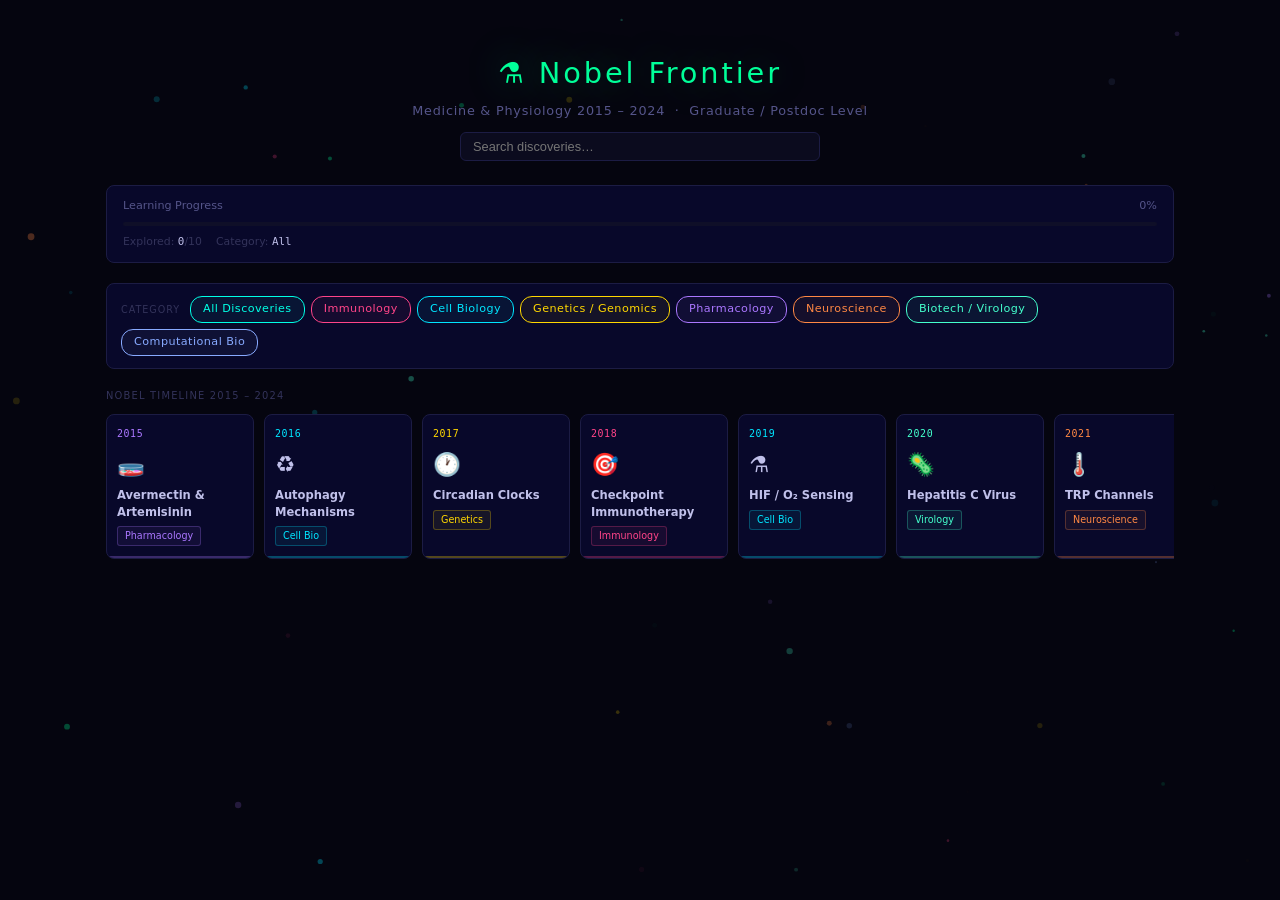
==== index.html @ cc67cc58 "feat: hub — Nobel timeline, Warhammer chip modals (5s), particle bg, localStorage progress Co-Author" ====
<!DOCTYPE html>
<html lang="en">
<head>
<meta charset="UTF-8">
<meta name="viewport" content="width=device-width, initial-scale=1.0">
<title>kbiology — Nobel Frontier 2015–2024</title>
<link rel="stylesheet" href="shared/theme.css">
<style>
html,body{height:100%;overflow-x:hidden}
#particle-canvas{position:fixed;inset:0;pointer-events:none;z-index:0}
.hub-wrap{position:relative;z-index:1;max-width:1100px;margin:0 auto;padding:20px 16px 40px}
.hub-hdr{text-align:center;padding:32px 0 24px}
.hub-title{font-size:1.8rem;color:var(--green);text-shadow:0 0 40px rgba(0,255,153,.4);letter-spacing:.1em;margin-bottom:6px}
.hub-sub{font-size:.8rem;color:var(--dim);letter-spacing:.06em}
.hub-search{margin:12px auto 0;max-width:360px;display:flex;gap:8px}
.hub-search input{flex:1;background:var(--bg3);border:1px solid var(--border);color:var(--text);padding:6px 12px;border-radius:6px;font-size:.8rem;outline:none}
.hub-search input:focus{border-color:var(--green)}
.filter-row{display:flex;gap:6px;flex-wrap:wrap;margin-bottom:20px;padding:12px 14px;background:var(--bg2);border:1px solid var(--border);border-radius:8px;align-items:center}
.filter-lbl{font-size:.6rem;color:var(--muted);text-transform:uppercase;letter-spacing:.1em;margin-right:4px}
.filter-chip{padding:4px 12px;border-radius:12px;font-size:.7rem;cursor:pointer;border:1px solid;letter-spacing:.04em;transition:.15s;user-select:none;position:relative}
.filter-chip:hover{filter:brightness(1.3)}
.filter-chip.active{filter:brightness(1.5)}
.timeline-section{margin-bottom:24px}
.timeline-label{font-size:.62rem;text-transform:uppercase;letter-spacing:.12em;color:var(--muted);margin-bottom:10px}
.timeline-rail{display:flex;gap:10px;overflow-x:auto;padding-bottom:8px;scrollbar-width:thin}
.timeline-rail::-webkit-scrollbar{height:3px}
.timeline-rail::-webkit-scrollbar-thumb{background:#2a2a55;border-radius:2px}
.mod-card{flex-shrink:0;width:148px;background:var(--bg2);border:1px solid var(--border);border-radius:8px;padding:12px 10px;cursor:pointer;transition:.2s;position:relative;overflow:hidden}
.mod-card:hover{transform:translateY(-2px);border-color:var(--cc,var(--green));box-shadow:0 6px 24px rgba(0,0,0,.5),0 0 16px rgba(0,0,0,.3)}
.mod-card.filtered-out{opacity:.25;pointer-events:none}
.mod-card.visited::after{content:'✓';position:absolute;top:6px;right:8px;font-size:.7rem;color:var(--good);opacity:.9}
.card-year{font-size:.62rem;font-family:monospace;color:var(--cc,var(--green));letter-spacing:.06em;margin-bottom:6px;display:flex;align-items:center;gap:5px}
.card-icon{font-size:1.4rem;margin-bottom:6px}
.card-title{font-size:.72rem;color:var(--text);line-height:1.4;font-weight:600;margin-bottom:5px}
.card-tag{font-size:.6rem;padding:2px 7px;border-radius:3px;border:1px solid;display:inline-block}
.card-glow{position:absolute;bottom:0;left:0;right:0;height:2px;background:var(--cc,var(--green));opacity:.3;transition:.2s}
.mod-card:hover .card-glow{opacity:.8;box-shadow:0 0 10px var(--cc,var(--green))}
.progress-bar-wrap{background:var(--bg2);border:1px solid var(--border);border-radius:8px;padding:12px 16px;margin-bottom:20px}
.progress-label{display:flex;justify-content:space-between;font-size:.7rem;color:var(--dim);margin-bottom:7px}
.progress-track{height:4px;background:var(--bg4);border-radius:2px;overflow:hidden}
.progress-fill{height:100%;background:linear-gradient(90deg,var(--green),var(--cyan));border-radius:2px;transition:width .4s ease}
.info-bar{display:flex;gap:14px;margin-top:8px}
.info-stat{font-size:.68rem;color:var(--muted)}
.info-stat span{color:var(--text);font-family:monospace}

/* Chip modal */
#chip-modal{
  display:none;position:fixed;z-index:99999;
  min-width:240px;max-width:320px;
  background:var(--bg3);border:1px solid var(--border);border-radius:10px;
  padding:16px 14px 12px;
  box-shadow:0 10px 50px rgba(0,0,0,.85);
  font-size:12px;line-height:1.55;color:var(--text);
  pointer-events:none;overflow:hidden;transition:border-color .3s
}
#chip-modal.vis{display:block}
#chip-modal .cm-bar{
  position:absolute;top:0;left:0;height:3px;width:0%;
  background:linear-gradient(90deg,var(--cc,#00e5ff) 0%,#fff 50%,var(--cc,#00e5ff) 100%);
  box-shadow:0 0 10px var(--cc,#00e5ff),0 0 22px rgba(255,255,255,.4);
  opacity:0;border-radius:10px 10px 0 0;pointer-events:none
}
#chip-modal.counting .cm-bar{opacity:1;animation:cmcharge 5s linear forwards}
#chip-modal.pinned .cm-bar{opacity:1;width:100%;animation:none;background:var(--cc,#00e5ff);box-shadow:0 0 18px var(--cc,#00e5ff),0 0 40px rgba(255,255,255,.5)}
#chip-modal.pinned{pointer-events:auto;border-color:var(--cc,#00e5ff)}
@keyframes cmcharge{from{width:0%}to{width:100%}}
.cm-title{font-size:13px;font-weight:700;color:var(--bright);margin-bottom:4px;display:flex;align-items:center;gap:7px}
.cm-badge{font-size:.6rem;font-weight:700;letter-spacing:.06em;text-transform:uppercase;padding:2px 7px;border-radius:4px;border:1px solid;flex-shrink:0}
.cm-desc{color:#8888b0;margin-bottom:8px;font-size:11px}
.cm-topics{display:flex;flex-direction:column;gap:3px;margin-bottom:7px}
.cm-topic-row{display:flex;align-items:center;gap:7px;background:var(--bg4);border-radius:4px;padding:3px 7px;font-size:11px}
.cm-topic-year{color:#44447a;font-family:monospace;font-size:.68rem;flex-shrink:0;width:30px}
.cm-hint{font-size:.62rem;color:#22224a;margin-top:5px;text-align:center}
#chip-modal.counting .cm-hint{opacity:0}
#chip-modal.pinned .cm-hint{display:none}
.cm-ext-link{display:none;font-size:.68rem;color:var(--cc,#00e5ff);text-decoration:none;margin-top:5px}
#chip-modal.pinned .cm-ext-link{display:block}
</style>
</head>
<body>
<canvas id="particle-canvas"></canvas>
<div class="hub-wrap">

  <div class="hub-hdr">
    <div class="hub-title">⚗ Nobel Frontier</div>
    <div class="hub-sub">Medicine &amp; Physiology 2015 – 2024 &nbsp;·&nbsp; Graduate / Postdoc Level</div>
    <div class="hub-search">
      <input type="text" id="search-input" placeholder="Search discoveries…" autocomplete="off">
    </div>
  </div>

  <div class="progress-bar-wrap">
    <div class="progress-label">
      <span>Learning Progress</span>
      <span id="prog-pct">0%</span>
    </div>
    <div class="progress-track"><div class="progress-fill" id="prog-fill" style="width:0%"></div></div>
    <div class="info-bar">
      <div class="info-stat">Explored: <span id="stat-visited">0</span>/10</div>
      <div class="info-stat">Category: <span id="stat-cat">All</span></div>
    </div>
  </div>

  <div class="filter-row" id="filter-row">
    <span class="filter-lbl">Category</span>
  </div>

  <div class="timeline-section">
    <div class="timeline-label">Nobel Timeline 2015 – 2024</div>
    <div class="timeline-rail" id="timeline-rail"></div>
  </div>

</div>

<div id="chip-modal">
  <div class="cm-bar"></div>
  <div class="cm-title"><span id="cm-name"></span><span class="cm-badge" id="cm-badge"></span></div>
  <div class="cm-desc" id="cm-desc"></div>
  <div class="cm-topics" id="cm-topics"></div>
  <div class="cm-hint">Hold 5s to pin</div>
  <a class="cm-ext-link" id="cm-link" href="#" target="_blank" rel="noopener">Explore on NIH ↗</a>
</div>

<script>
// ── Data ─────────────────────────────────────────────────────────────────────
const MODULES = [
  {year:2015,title:'Avermectin & Artemisinin', icon:'🧫',category:'pharmacology',tag:'Pharmacology',file:'modules/2015_antiparasitic.html'},
  {year:2016,title:'Autophagy Mechanisms',     icon:'♻️',category:'cell',         tag:'Cell Bio',    file:'modules/2016_autophagy.html'},
  {year:2017,title:'Circadian Clocks',          icon:'🕐',category:'genetics',     tag:'Genetics',    file:'modules/2017_circadian.html'},
  {year:2018,title:'Checkpoint Immunotherapy',  icon:'🎯',category:'immunology',   tag:'Immunology',  file:'modules/2018_immunotherapy.html'},
  {year:2019,title:'HIF / O\u2082 Sensing',     icon:'⚗️',category:'cell',         tag:'Cell Bio',    file:'modules/2019_hif_oxygen.html'},
  {year:2020,title:'Hepatitis C Virus',          icon:'🦠',category:'biotech',      tag:'Virology',    file:'modules/2020_hepatitis_c.html'},
  {year:2021,title:'TRP Channels',               icon:'🌡️',category:'neuroscience', tag:'Neuroscience',file:'modules/2021_trp_channels.html'},
  {year:2022,title:'Paleogenomics',              icon:'🦴',category:'genetics',     tag:'Genomics',    file:'modules/2022_paleogenomics.html'},
  {year:2023,title:'mRNA Vaccines',              icon:'💉',category:'biotech',      tag:'Biotech',     file:'modules/2023_mrna.html'},
  {year:2024,title:'microRNA',                   icon:'🔬',category:'genetics',     tag:'Genomics',    file:'modules/2024_microrna.html'},
];

const CATEGORIES = {
  all:{name:'All Discoveries',color:'#00ff99',badge:'10 topics',
    desc:'The complete Nobel Medicine & Physiology prizes 2015–2024. Cell biology, genomics, immunology, pharmacology, neuroscience and biotechnology.',
    topics:MODULES.map(m=>({year:String(m.year),name:m.title})),
    link:'https://www.nobelprize.org/prizes/medicine/'},
  immunology:{name:'Immunology',color:'#ff4488',badge:'1 prize',
    desc:'Checkpoint proteins PD-1 and CTLA-4 act as molecular brakes that tumors exploit to evade immune destruction — blocking them unleashes T cells against cancer.',
    topics:[{year:'2018',name:'PD-1 / CTLA-4 Checkpoint Blockade'}],
    link:'https://www.niaid.nih.gov/research/immune-system'},
  cell:{name:'Cell Biology',color:'#00e5ff',badge:'2 prizes',
    desc:'Fundamental cellular homeostasis — lysosomal autophagy machinery (Ohsumi) and HIF transcription factor oxygen sensing (Kaelin, Ratcliffe, Semenza).',
    topics:[{year:'2016',name:'Autophagy — lysosomal self-digestion'},{year:'2019',name:'HIF pathway — hypoxia signaling'}],
    link:'https://www.nigms.nih.gov/education/fact-sheets/Pages/cell-biology.aspx'},
  genetics:{name:'Genetics / Genomics',color:'#ffd700',badge:'3 prizes',
    desc:'Molecular clocks from transcription factor feedback loops, ancient DNA from 40,000-year-old bones, and microRNA post-transcriptional silencing networks.',
    topics:[{year:'2017',name:'CLOCK/BMAL1 circadian oscillator'},{year:'2022',name:'Neanderthal paleogenomics'},{year:'2024',name:'lin-4 / let-7 microRNA silencing'}],
    link:'https://www.genome.gov/'},
  pharmacology:{name:'Pharmacology',color:'#aa77ff',badge:'1 prize',
    desc:'Rational drug discovery from natural products: avermectin from soil bacteria and artemisinin from herbal medicine — ethnopharmacology meets modern drug development.',
    topics:[{year:'2015',name:'Avermectin & Artemisinin'}],
    link:'https://www.ncats.nih.gov/'},
  neuroscience:{name:'Neuroscience',color:'#ff8844',badge:'1 prize',
    desc:'TRPV1 and PIEZO channels — molecular transducers of heat, cold, and mechanical force at nerve terminals. Opens new analgesic drug targets.',
    topics:[{year:'2021',name:'TRPV1 / PIEZO thermosensation & mechanosensation'}],
    link:'https://www.ninds.nih.gov/'},
  biotech:{name:'Biotech / Virology',color:'#44ffcc',badge:'2 prizes',
    desc:'HCV characterization enabling curative direct-acting antivirals, and nucleoside-modified mRNA with lipid nanoparticle delivery for rapid vaccine platforms.',
    topics:[{year:'2020',name:'HCV — NS5A/NS5B targets, pan-genotypic DAAs'},{year:'2023',name:'mRNA — pseudouridine mod, LNP formulation'}],
    link:'https://www.niaid.nih.gov/'},
  compbio:{name:'Computational Bio',color:'#88aaff',badge:'2 prizes',
    desc:'Paleogenomics relies on ancient DNA assembly and admixture modeling. microRNA target prediction drove first-wave bioinformatics tools for ncRNA.',
    topics:[{year:'2022',name:'Paleogenomics — ADMIXTURE, ancient DNA pipelines'},{year:'2024',name:'microRNA — TargetScan, miRBase, ceRNA networks'}],
    link:'https://www.ncbi.nlm.nih.gov/'},
};

// ── localStorage progress ─────────────────────────────────────────────────
const STORE_KEY = 'kbiology-visited';
function loadVisited() {
  try { return new Set(JSON.parse(localStorage.getItem(STORE_KEY) || '[]')); }
  catch(e) { return new Set(); }
}
function saveVisited(s) {
  try { localStorage.setItem(STORE_KEY, JSON.stringify([...s])); } catch(e){}
}
let visited = loadVisited();

function updateProgress() {
  const pct = Math.round(visited.size / MODULES.length * 100);
  document.getElementById('prog-fill').style.width = pct + '%';
  document.getElementById('prog-pct').textContent = pct + '%';
  document.getElementById('stat-visited').textContent = visited.size;
  // update card visited state
  MODULES.forEach(m => {
    const card = document.getElementById('card-' + m.year);
    if (card) card.classList.toggle('visited', visited.has(m.year));
  });
}

// ── Build filter chips ───────────────────────────────────────────────────────
let activeCat = 'all';
const filterRow = document.getElementById('filter-row');
const CHIP_COLORS = {all:'#00ff99',immunology:'#ff4488',cell:'#00e5ff',genetics:'#ffd700',pharmacology:'#aa77ff',neuroscience:'#ff8844',biotech:'#44ffcc',compbio:'#88aaff'};

Object.entries(CATEGORIES).forEach(([catKey, cat]) => {
  const chip = document.createElement('span');
  chip.className = 'filter-chip' + (catKey === 'all' ? ' active' : '');
  chip.textContent = cat.name;
  chip.style.borderColor = cat.color;
  chip.style.color = cat.color;
  chip.style.background = cat.color + '0d';
  chip.dataset.cat = catKey;
  chip.addEventListener('click', () => {
    activeCat = catKey;
    document.querySelectorAll('.filter-chip').forEach(c => c.classList.toggle('active', c.dataset.cat === catKey));
    document.getElementById('stat-cat').textContent = cat.name;
    filterCards(catKey);
    pinned = false; clearTimeout(hoverTimer); chipModal.className = '';
  });
  // Hover events wired below
  filterRow.appendChild(chip);
});

function filterCards(cat) {
  MODULES.forEach(m => {
    const card = document.getElementById('card-' + m.year);
    if (card) card.classList.toggle('filtered-out', cat !== 'all' && m.category !== cat);
  });
}

// ── Build timeline cards ─────────────────────────────────────────────────────
const rail = document.getElementById('timeline-rail');
MODULES.forEach(m => {
  const cat = CATEGORIES[m.category] || CATEGORIES.all;
  const card = document.createElement('div');
  card.className = 'mod-card' + (visited.has(m.year) ? ' visited' : '');
  card.id = 'card-' + m.year;
  card.style.setProperty('--cc', cat.color);

  const yearEl = document.createElement('div');
  yearEl.className = 'card-year';
  yearEl.textContent = m.year;

  const iconEl = document.createElement('div');
  iconEl.className = 'card-icon';
  iconEl.textContent = m.icon;

  const titleEl = document.createElement('div');
  titleEl.className = 'card-title';
  titleEl.textContent = m.title;

  const tagEl = document.createElement('div');
  tagEl.className = 'card-tag';
  tagEl.textContent = m.tag;
  tagEl.style.color = cat.color;
  tagEl.style.borderColor = cat.color + '44';
  tagEl.style.background = cat.color + '10';

  const glowEl = document.createElement('div');
  glowEl.className = 'card-glow';

  card.appendChild(yearEl);
  card.appendChild(iconEl);
  card.appendChild(titleEl);
  card.appendChild(tagEl);
  card.appendChild(glowEl);

  card.addEventListener('click', () => {
    visited.add(m.year);
    saveVisited(visited);
    updateProgress();
    window.open(m.file, '_blank');
  });

  rail.appendChild(card);
});

// ── Search filter ────────────────────────────────────────────────────────────
document.getElementById('search-input').addEventListener('input', function() {
  const q = this.value.toLowerCase().trim();
  MODULES.forEach(m => {
    const card = document.getElementById('card-' + m.year);
    if (!card) return;
    const match = !q || m.title.toLowerCase().includes(q) || String(m.year).includes(q) || m.tag.toLowerCase().includes(q);
    card.classList.toggle('filtered-out', !match);
  });
});

// ── Chip modal (Warhammer 5s charge bar) ─────────────────────────────────────
const chipModal = document.getElementById('chip-modal');
let hoverTimer = null, pinned = false;

function buildChipTopics(topics) {
  const el = document.getElementById('cm-topics');
  while (el.firstChild) el.removeChild(el.firstChild);
  topics.forEach(t => {
    const row = document.createElement('div'); row.className = 'cm-topic-row';
    const yr = document.createElement('span'); yr.className = 'cm-topic-year'; yr.textContent = t.year;
    const nm = document.createElement('span'); nm.className = ''; nm.style.color = '#c0c0ea'; nm.textContent = t.name;
    row.appendChild(yr); row.appendChild(nm);
    el.appendChild(row);
  });
}

function showChipModal(catKey, x, y) {
  const d = CATEGORIES[catKey]; if (!d) return;
  chipModal.style.setProperty('--cc', d.color);
  document.getElementById('cm-name').textContent = d.name;
  const badge = document.getElementById('cm-badge');
  badge.textContent = d.badge;
  badge.style.color = d.color;
  badge.style.borderColor = d.color + '44';
  badge.style.background = d.color + '12';
  document.getElementById('cm-desc').textContent = d.desc;
  buildChipTopics(d.topics);
  document.getElementById('cm-link').href = d.link;
  posChipModal(x, y);
  chipModal.className = 'vis counting';
}

function posChipModal(x, y) {
  const mw=320, mh=280, vw=window.innerWidth, vh=window.innerHeight;
  let left = x + 14, top = y + 14;
  if (left + mw > vw - 10) left = x - mw - 14;
  if (top  + mh > vh - 10) top  = vh - mh - 10;
  chipModal.style.left = left + 'px';
  chipModal.style.top  = top  + 'px';
}

document.querySelectorAll('.filter-chip').forEach(chip => {
  chip.addEventListener('mouseenter', e => {
    if (pinned) return;
    clearTimeout(hoverTimer);
    const r = chip.getBoundingClientRect();
    showChipModal(chip.dataset.cat, r.right, r.bottom);
    hoverTimer = setTimeout(() => {
      chipModal.classList.remove('counting');
      chipModal.classList.add('pinned');
      pinned = true;
    }, 5000);
  });
  chip.addEventListener('mouseleave', () => {
    if (pinned) return;
    clearTimeout(hoverTimer);
    chipModal.className = '';
  });
  chip.addEventListener('mousemove', e => {
    if (!pinned && chipModal.classList.contains('vis')) posChipModal(e.clientX, e.clientY);
  });
});

document.addEventListener('click', e => {
  if (!e.target.closest('.filter-chip') && !e.target.closest('#chip-modal')) {
    pinned = false; clearTimeout(hoverTimer); chipModal.className = '';
  }
});

// ── Particle background ───────────────────────────────────────────────────────
(function() {
  const cv = document.getElementById('particle-canvas');
  const ctx = cv.getContext('2d');
  const COLORS = ['#00ff99','#00e5ff','#ffd700','#ff4488','#ff8844','#44ffcc','#88aaff','#aa77ff'];
  let W, H, particles = [];

  function resize() {
    W = cv.width  = window.innerWidth;
    H = cv.height = window.innerHeight;
  }

  function mkParticle() {
    return {
      x: Math.random() * W, y: Math.random() * H,
      vx: (Math.random() - 0.5) * 0.3, vy: (Math.random() - 0.5) * 0.3,
      r: 1 + Math.random() * 2.5,
      color: COLORS[Math.floor(Math.random() * COLORS.length)],
      a: Math.random() * Math.PI * 2, da: (Math.random() - 0.5) * 0.01
    };
  }

  resize();
  for (let i = 0; i < 55; i++) particles.push(mkParticle());
  window.addEventListener('resize', resize);

  function draw() {
    ctx.clearRect(0, 0, W, H);
    particles.forEach(p => {
      p.x += p.vx; p.y += p.vy; p.a += p.da;
      if (p.x < -10) p.x = W + 10;
      if (p.x > W + 10) p.x = -10;
      if (p.y < -10) p.y = H + 10;
      if (p.y > H + 10) p.y = -10;
      const opacity = 0.15 + 0.15 * Math.sin(p.a);
      ctx.beginPath();
      ctx.arc(p.x, p.y, p.r, 0, Math.PI * 2);
      ctx.fillStyle = p.color;
      ctx.globalAlpha = opacity;
      ctx.fill();
    });
    ctx.globalAlpha = 1;
    requestAnimationFrame(draw);
  }
  draw();
})();

updateProgress();
</script>
</body>
</html>
---- shared/theme.css ----
*, *::before, *::after { box-sizing: border-box; margin: 0; padding: 0; }

:root {
  --bg:#05050f; --bg2:#08082a; --bg3:#0b0b1e; --bg4:#0f0f28;
  --border:#1c1c44; --border2:#0f0f28;
  --text:#c0c0ea; --dim:#55558a; --muted:#33335a; --bright:#e8e8ff;
  --green:#00ff99; --cyan:#00e5ff; --gold:#ffd700; --pink:#ff4488;
  --orange:#ff8844; --teal:#44ffcc; --blue:#88aaff; --violet:#aa77ff;
  --good:#00ff99; --warn:#ffd700; --bad:#ff4444;
}

body { background:var(--bg); color:var(--text); font-family:'Segoe UI',system-ui,sans-serif; font-size:13px; line-height:1.5; }

h1 { font-size:1.4rem; color:var(--green); text-shadow:0 0 24px rgba(0,255,153,.35); letter-spacing:.06em; }
h2 { font-size:1.1rem; color:var(--green); letter-spacing:.05em; }
h3 { font-size:.9rem;  color:var(--bright); }
.subtitle { font-size:.75rem; color:var(--dim); }
.sec-lbl  { font-size:.62rem; text-transform:uppercase; letter-spacing:.1em; color:var(--muted); margin-bottom:5px; display:block; }

.panel-card { background:var(--bg3); border:1px solid var(--border); border-radius:6px; padding:10px 12px; }
.panel-title { font-size:.7rem; text-transform:uppercase; letter-spacing:.08em; color:var(--muted); margin-bottom:7px; display:flex; align-items:center; gap:6px; }
.panel-title-bar { width:8px; height:2px; border-radius:1px; flex-shrink:0; }
.panel-body { font-size:.75rem; color:#8888b0; line-height:1.6; }
.panel-body strong { color:var(--text); }
.panel-body em { color:var(--green); font-style:normal; }

.prop-row { display:flex; justify-content:space-between; align-items:center; padding:3px 0; border-bottom:1px solid var(--border2); font-size:.72rem; }
.prop-row:last-child { border-bottom:none; }
.prop-key { color:var(--dim); }
.prop-val { font-family:monospace; font-size:.7rem; color:var(--text); }
.prop-val.good { color:var(--good); }
.prop-val.warn { color:var(--warn); }
.prop-val.bad  { color:var(--bad);  }

.mol-chip { display:inline-flex; align-items:center; gap:6px; background:var(--bg4); border:1px solid var(--border); border-radius:5px; padding:4px 10px; font-size:.72rem; color:#8888b0; cursor:pointer; transition:.15s; }
.mol-chip:hover { border-color:var(--cyan); color:var(--cyan); }
.mol-chip.protein:hover { border-color:var(--violet); color:var(--violet); }
.mol-chip.lipid:hover   { border-color:var(--orange); color:var(--orange); }
.mol-chip.small:hover   { border-color:var(--gold);   color:var(--gold);   }

.tabs { display:flex; gap:2px; }
.tab { padding:6px 16px; border:1px solid transparent; border-bottom:none; background:transparent; color:var(--muted); font-size:.78rem; border-radius:5px 5px 0 0; cursor:pointer; transition:.15s; position:relative; top:1px; user-select:none; }
.tab:hover { color:var(--text); background:var(--bg3); }
.tab.active { color:var(--green); background:var(--bg3); border-color:var(--border); }
.tab-dot { display:inline-block; width:5px; height:5px; border-radius:50%; margin-right:5px; vertical-align:middle; opacity:.7; }

.btn { padding:5px 10px; background:var(--bg4); border:1px solid var(--border); color:var(--dim); border-radius:4px; font-size:.72rem; cursor:pointer; transition:.15s; }
.btn:hover { border-color:var(--green); color:var(--green); }
.btn.primary { border-color:rgba(0,255,153,.3); color:var(--green); background:rgba(0,255,153,.05); }
.btn-row { display:flex; gap:4px; flex-wrap:wrap; }

input[type=range] { width:100%; accent-color:var(--green); margin-top:3px; }
select { background:var(--bg4); border:1px solid var(--border); color:var(--text); padding:4px 8px; border-radius:4px; font-size:.78rem; width:100%; cursor:pointer; }
.val-disp { font-size:.75rem; margin-top:3px; font-family:monospace; color:var(--green); }

.callout { background:rgba(0,255,153,.04); border:1px solid rgba(0,255,153,.18); border-radius:5px; padding:9px 11px; font-size:.76rem; line-height:1.55; }
.callout strong { color:var(--green); }

.sidebar-block { margin-bottom:14px; }
.ctrl-row { display:flex; justify-content:space-between; align-items:center; padding:3px 0; border-bottom:1px solid var(--border2); font-size:.71rem; }
.ctrl-row:last-child { border-bottom:none; }
.ctrl-lbl { color:var(--dim); }
.ctrl-val { color:var(--green); font-family:monospace; font-size:.7rem; }

/* Glossary tooltip trigger — applied by glossary-tooltip.js to [data-gloss] spans */
.gtip { border-bottom:1px dashed rgba(0,229,255,.4); cursor:help; color:inherit; white-space:nowrap; }
.gtip:hover { color:var(--cyan); border-bottom-color:var(--cyan); }

.ref-item { background:var(--bg4); border-left:2px solid var(--border); padding:6px 8px; border-radius:0 4px 4px 0; margin-bottom:5px; cursor:pointer; transition:.15s; }
.ref-item:hover { border-left-color:var(--green); }
.ref-year    { font-size:.6rem; color:var(--muted); font-family:monospace; }
.ref-title   { font-size:.68rem; color:#8888b0; line-height:1.4; margin-top:1px; }
.ref-journal { font-size:.6rem; color:#44447a; margin-top:2px; font-style:italic; }

::-webkit-scrollbar       { width:5px; height:5px; }
::-webkit-scrollbar-track { background:var(--bg2); }
::-webkit-scrollbar-thumb { background:#2a2a55; border-radius:3px; }
::-webkit-scrollbar-thumb:hover { background:#3a3a77; }
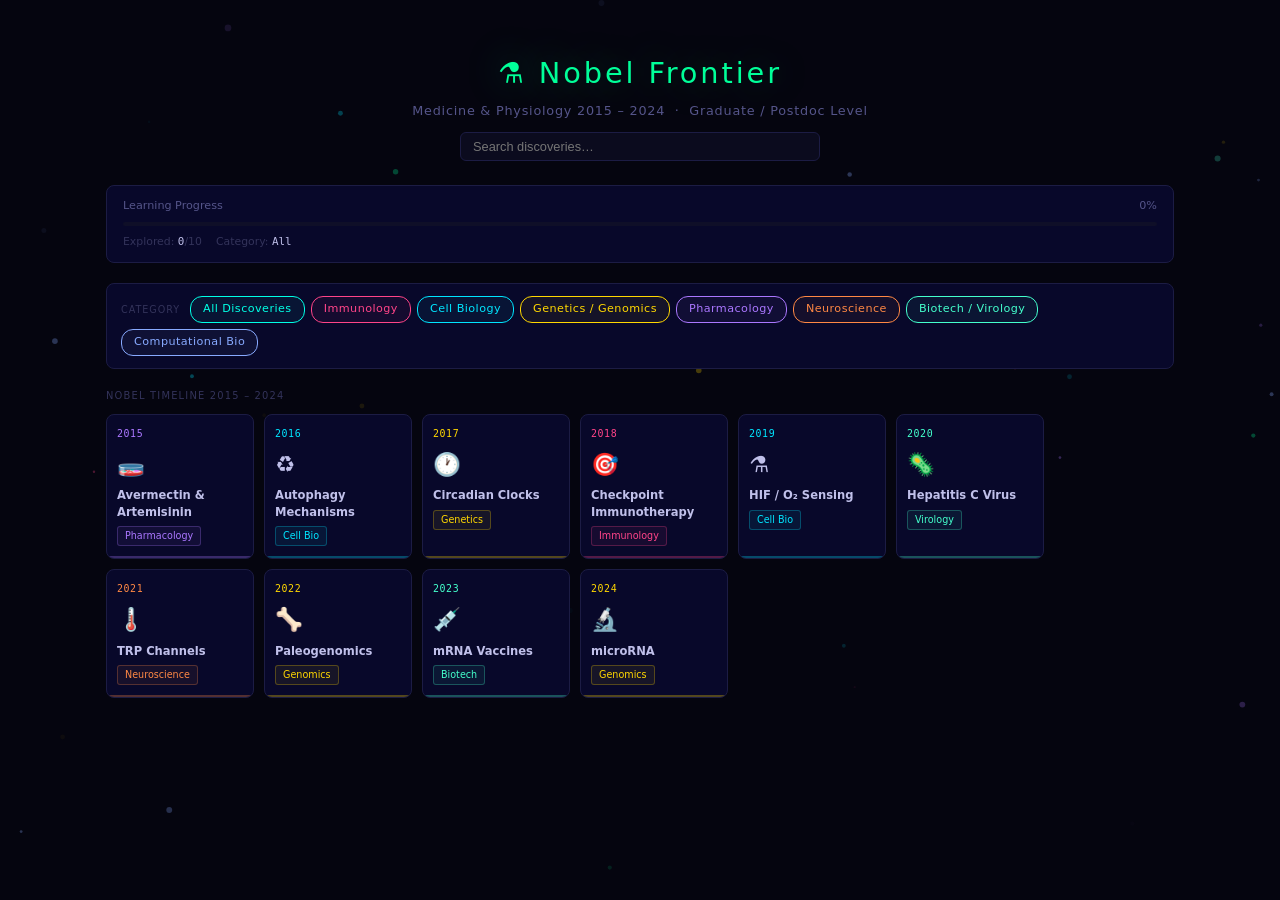
==== commit 09f76a0a: "fix: show all 10 cards (flex-wrap), same-tab navigation" ====
--- a/index.html
+++ b/index.html
@@ -22,10 +22,8 @@
 .filter-chip.active{filter:brightness(1.5)}
 .timeline-section{margin-bottom:24px}
 .timeline-label{font-size:.62rem;text-transform:uppercase;letter-spacing:.12em;color:var(--muted);margin-bottom:10px}
-.timeline-rail{display:flex;gap:10px;overflow-x:auto;padding-bottom:8px;scrollbar-width:thin}
-.timeline-rail::-webkit-scrollbar{height:3px}
-.timeline-rail::-webkit-scrollbar-thumb{background:#2a2a55;border-radius:2px}
-.mod-card{flex-shrink:0;width:148px;background:var(--bg2);border:1px solid var(--border);border-radius:8px;padding:12px 10px;cursor:pointer;transition:.2s;position:relative;overflow:hidden}
+.timeline-rail{display:flex;gap:10px;flex-wrap:wrap;padding-bottom:8px}
+.mod-card{width:148px;background:var(--bg2);border:1px solid var(--border);border-radius:8px;padding:12px 10px;cursor:pointer;transition:.2s;position:relative;overflow:hidden}
 .mod-card:hover{transform:translateY(-2px);border-color:var(--cc,var(--green));box-shadow:0 6px 24px rgba(0,0,0,.5),0 0 16px rgba(0,0,0,.3)}
 .mod-card.filtered-out{opacity:.25;pointer-events:none}
 .mod-card.visited::after{content:'✓';position:absolute;top:6px;right:8px;font-size:.7rem;color:var(--good);opacity:.9}
@@ -266,7 +264,7 @@
     visited.add(m.year);
     saveVisited(visited);
     updateProgress();
-    window.open(m.file, '_blank');
+    window.location.href = m.file;
   });
 
   rail.appendChild(card);
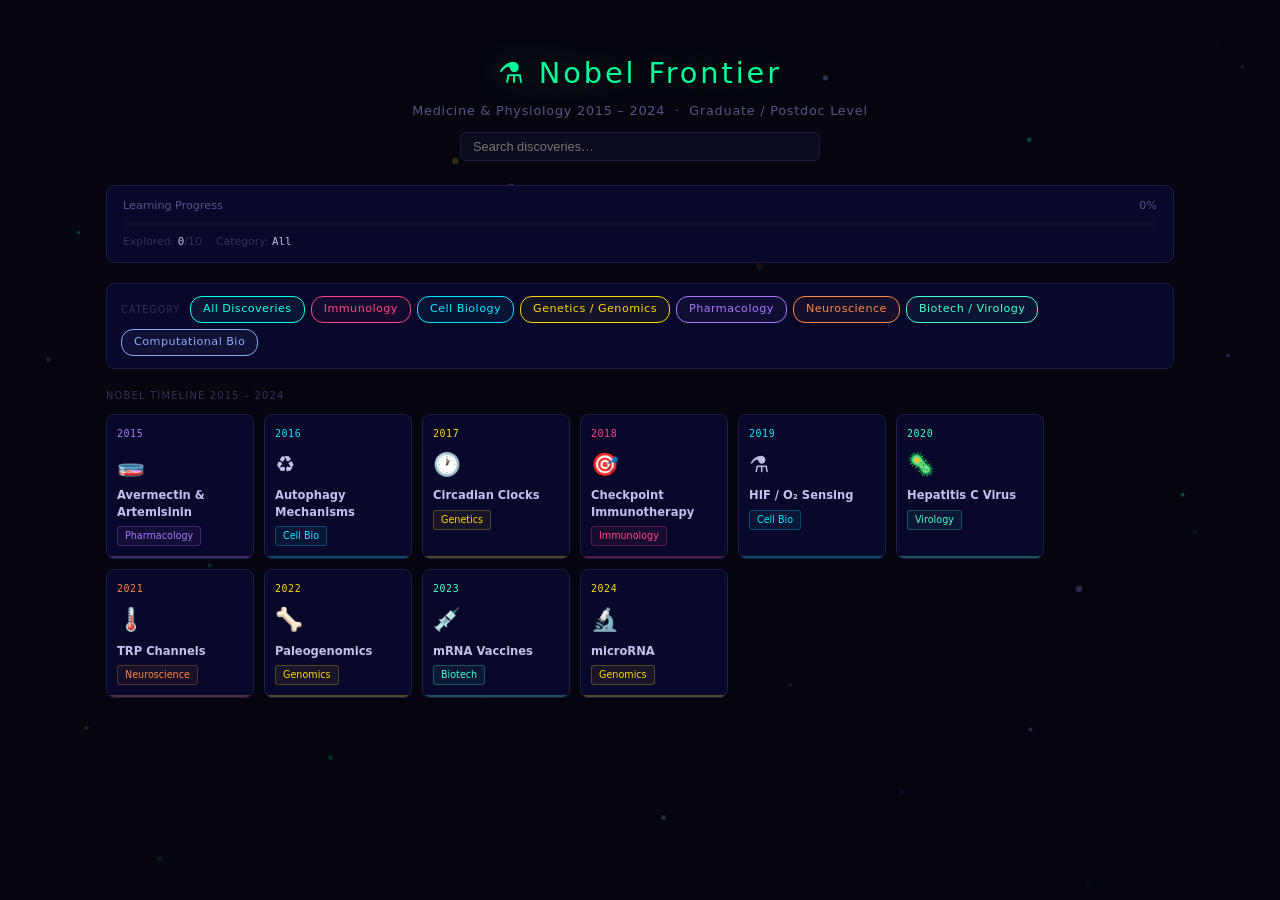
==== commit bce30f8b: "feat: rich mechanism animations + theater mode UI across all 10 modules - Rewrote mechDraw for all 1" ====
--- a/index.html
+++ b/index.html
@@ -24,7 +24,7 @@
 .timeline-label{font-size:.62rem;text-transform:uppercase;letter-spacing:.12em;color:var(--muted);margin-bottom:10px}
 .timeline-rail{display:flex;gap:10px;flex-wrap:wrap;padding-bottom:8px}
 .mod-card{width:148px;background:var(--bg2);border:1px solid var(--border);border-radius:8px;padding:12px 10px;cursor:pointer;transition:.2s;position:relative;overflow:hidden}
-.mod-card:hover{transform:translateY(-2px);border-color:var(--cc,var(--green));box-shadow:0 6px 24px rgba(0,0,0,.5),0 0 16px rgba(0,0,0,.3)}
+.mod-card:hover{transform:translateY(-3px);border-color:var(--cc,var(--green));box-shadow:0 8px 28px rgba(0,0,0,.6),0 0 24px rgba(0,0,0,.4),0 0 0 1px var(--cc,var(--green))}
 .mod-card.filtered-out{opacity:.25;pointer-events:none}
 .mod-card.visited::after{content:'✓';position:absolute;top:6px;right:8px;font-size:.7rem;color:var(--good);opacity:.9}
 .card-year{font-size:.62rem;font-family:monospace;color:var(--cc,var(--green));letter-spacing:.06em;margin-bottom:6px;display:flex;align-items:center;gap:5px}
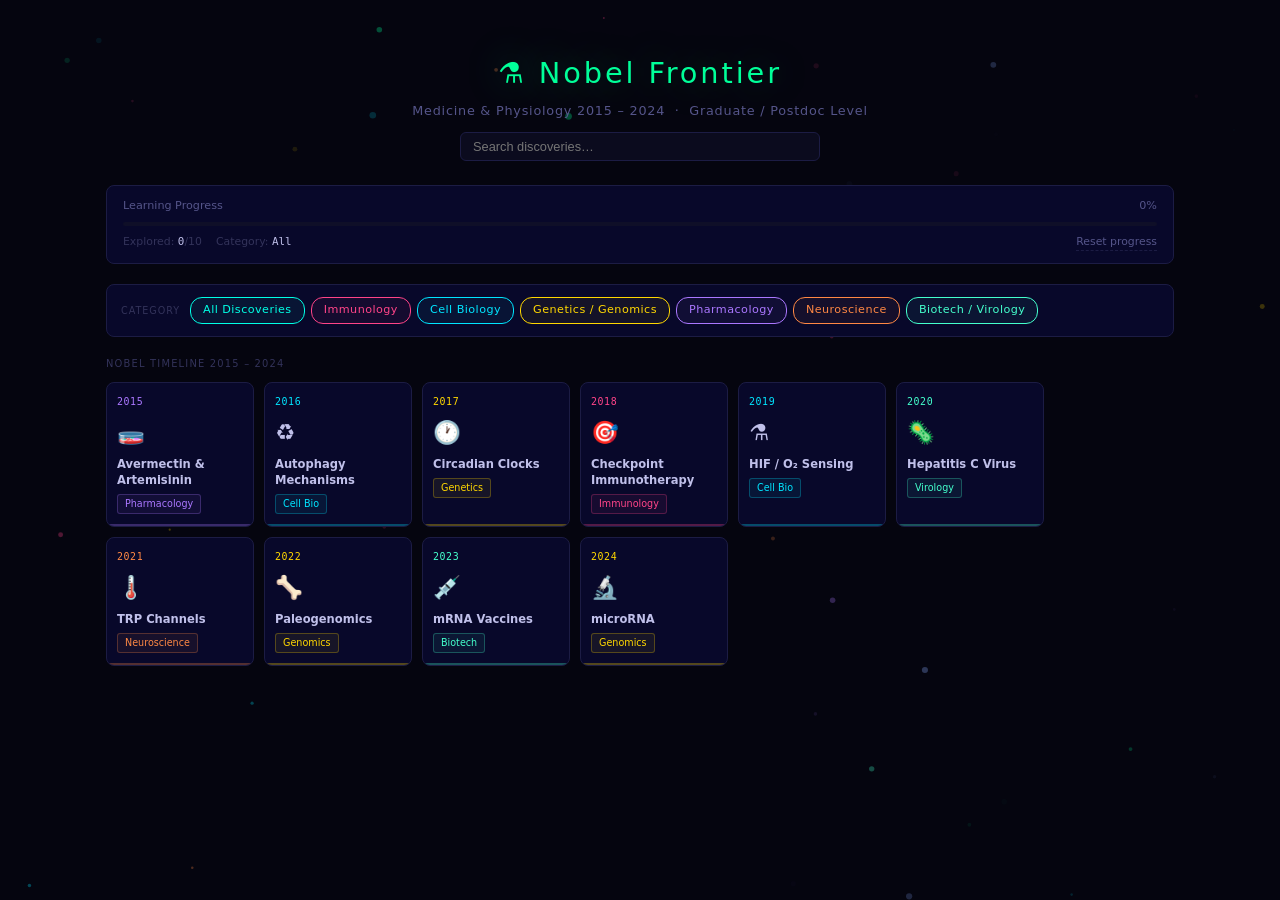
==== commit b5ad21a0: "fix: bug fixes + robustness improvements from code review - serve.py: default port 8090 (was 8080, m" ====
--- a/index.html
+++ b/index.html
@@ -96,6 +96,7 @@
     <div class="info-bar">
       <div class="info-stat">Explored: <span id="stat-visited">0</span>/10</div>
       <div class="info-stat">Category: <span id="stat-cat">All</span></div>
+      <a href="#" id="reset-progress" class="info-stat" style="margin-left:auto;color:var(--dim);text-decoration:none;border-bottom:1px dashed var(--border);cursor:pointer">Reset progress</a>
     </div>
   </div>
 
@@ -163,10 +164,6 @@
     desc:'HCV characterization enabling curative direct-acting antivirals, and nucleoside-modified mRNA with lipid nanoparticle delivery for rapid vaccine platforms.',
     topics:[{year:'2020',name:'HCV — NS5A/NS5B targets, pan-genotypic DAAs'},{year:'2023',name:'mRNA — pseudouridine mod, LNP formulation'}],
     link:'https://www.niaid.nih.gov/'},
-  compbio:{name:'Computational Bio',color:'#88aaff',badge:'2 prizes',
-    desc:'Paleogenomics relies on ancient DNA assembly and admixture modeling. microRNA target prediction drove first-wave bioinformatics tools for ncRNA.',
-    topics:[{year:'2022',name:'Paleogenomics — ADMIXTURE, ancient DNA pipelines'},{year:'2024',name:'microRNA — TargetScan, miRBase, ceRNA networks'}],
-    link:'https://www.ncbi.nlm.nih.gov/'},
 };
 
 // ── localStorage progress ─────────────────────────────────────────────────
@@ -195,7 +192,7 @@
 // ── Build filter chips ───────────────────────────────────────────────────────
 let activeCat = 'all';
 const filterRow = document.getElementById('filter-row');
-const CHIP_COLORS = {all:'#00ff99',immunology:'#ff4488',cell:'#00e5ff',genetics:'#ffd700',pharmacology:'#aa77ff',neuroscience:'#ff8844',biotech:'#44ffcc',compbio:'#88aaff'};
+const CHIP_COLORS = {all:'#00ff99',immunology:'#ff4488',cell:'#00e5ff',genetics:'#ffd700',pharmacology:'#aa77ff',neuroscience:'#ff8844',biotech:'#44ffcc'};
 
 Object.entries(CATEGORIES).forEach(([catKey, cat]) => {
   const chip = document.createElement('span');
@@ -398,6 +395,16 @@
 })();
 
 updateProgress();
+
+// ── Reset progress ──────────────────────────────────────────────────────────
+document.getElementById('reset-progress').addEventListener('click', e => {
+  e.preventDefault();
+  if (!visited.size) return;
+  if (!confirm(`Reset learning progress? (${visited.size} module${visited.size === 1 ? '' : 's'} marked visited)`)) return;
+  visited = new Set();
+  saveVisited(visited);
+  updateProgress();
+});
 </script>
 </body>
 </html>
